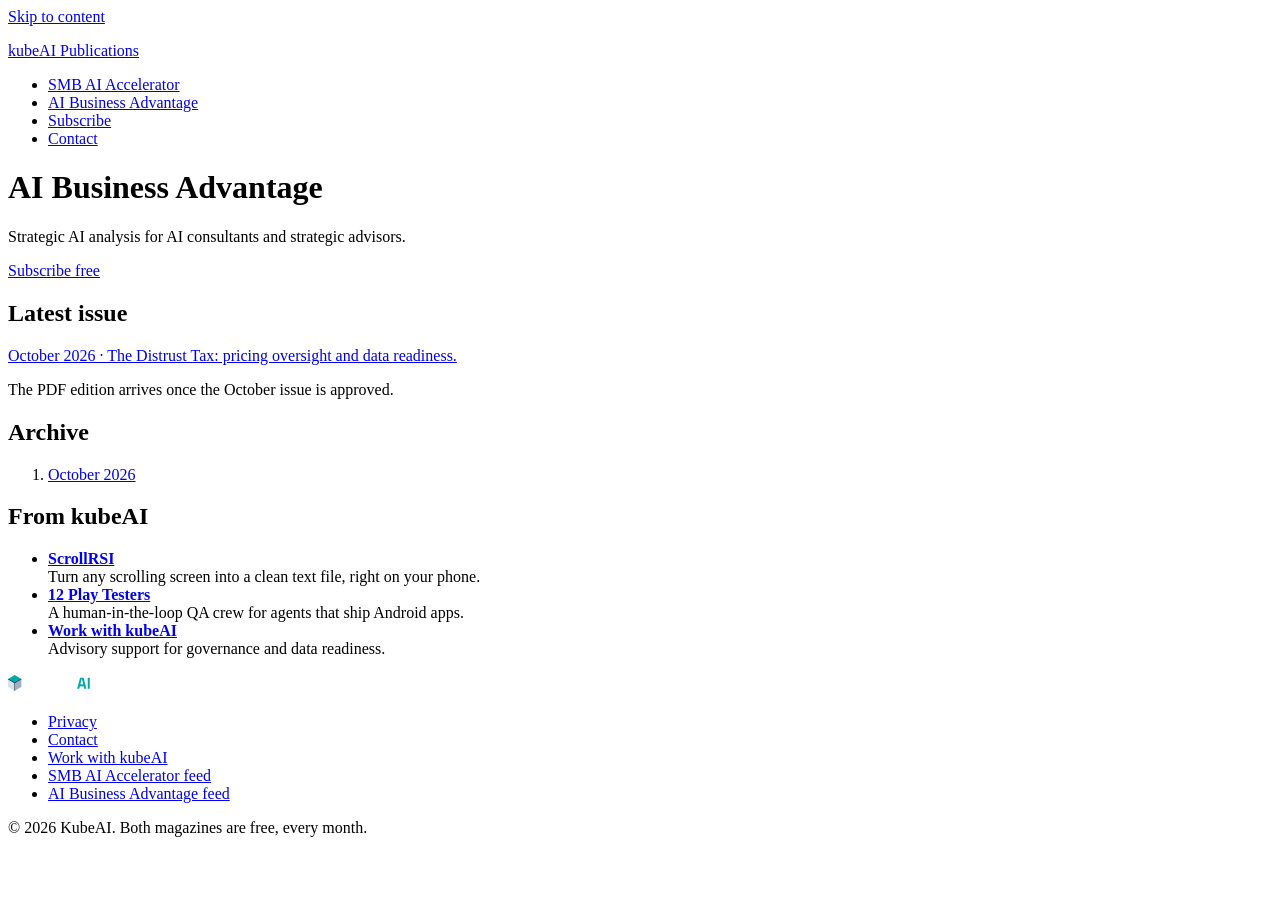
==== ai-business-advantage/index.html @ 67a85376 "Round 1: site scaffolding from the design kit brief (templates, placeholder pages, feeds, sitemap, k" ====
<!doctype html>
<html lang="en-GB">
<head>
<meta charset="utf-8">
<meta name="viewport" content="width=device-width, initial-scale=1">
<title>AI Business Advantage · kubeAI Publications</title>
<meta name="description" content="AI Business Advantage, a free monthly magazine from kubeAI: strategic AI research, deal flow and governance for consultants and advisors.">
<link rel="canonical" href="https://publications.kubeai.info/ai-business-advantage/">
<meta property="og:site_name" content="kubeAI Publications">
<meta property="og:type" content="website">
<meta property="og:title" content="AI Business Advantage · kubeAI Publications">
<meta property="og:description" content="AI Business Advantage, a free monthly magazine from kubeAI: strategic AI research, deal flow and governance for consultants and advisors.">
<meta property="og:url" content="https://publications.kubeai.info/ai-business-advantage/">
<meta property="og:image" content="https://publications.kubeai.info/assets/img/aba-hero.jpg">
<meta property="og:image:width" content="1200">
<meta property="og:image:height" content="630">
<meta property="og:locale" content="en_GB">
<meta name="twitter:card" content="summary_large_image">
<meta name="twitter:title" content="AI Business Advantage · kubeAI Publications">
<meta name="twitter:description" content="AI Business Advantage, a free monthly magazine from kubeAI: strategic AI research, deal flow and governance for consultants and advisors.">
<meta name="twitter:image" content="https://publications.kubeai.info/assets/img/aba-hero.jpg">
<meta name="color-scheme" content="light">
<!-- FAVICON SLOT: from the kubeAI cube mark, pending the vector logos from the design kit. -->
<!-- ANALYTICS SLOT: privacy-friendly, cookieless analytics only (Plausible or Cloudflare Web Analytics). No third-party trackers. -->
<!-- DESIGN-KIT SLOTS: /assets/css/tokens.css and /assets/css/web.css arrive with the round-1 kit web files. Until then these pages are structural. -->
<link rel="stylesheet" href="/assets/css/tokens.css">
<link rel="stylesheet" href="/assets/css/web.css">
</head>
<body class="t-aba">

<a class="skip-link" href="#main">Skip to content</a>
<header class="site-header">
  <p class="site-brand"><a href="/">kubeAI Publications</a></p>
  <nav aria-label="Site">
    <ul>
      <li><a href="/smb-ai-accelerator/">SMB AI Accelerator</a></li>
      <li><a href="/ai-business-advantage/">AI Business Advantage</a></li>
      <li><a href="https://publications.kubeai.info/subscribe/?utm_source=kubeai-publications&utm_medium=web&utm_campaign=ai-business-advantage-2026-10">Subscribe</a></li>
      <li><a href="/contact/">Contact</a></li>
    </ul>
  </nav>
</header>
<main id="main">

<h1>AI Business Advantage</h1>
<p class="strapline">Strategic AI analysis for AI consultants and strategic advisors.</p>
<p><a class="cta" href="https://publications.kubeai.info/subscribe/?utm_source=kubeai-publications&utm_medium=web&utm_campaign=ai-business-advantage-2026-10">Subscribe free</a></p>
<section aria-labelledby="h-latest">
  <h2 id="h-latest">Latest issue</h2>
  <p><a href="/ai-business-advantage/2026-10/">October 2026 · The Distrust Tax: pricing oversight and data readiness.</a></p>
  <p class="pending">The PDF edition arrives once the October issue is approved.</p>
</section>
<section aria-labelledby="h-archive">
  <h2 id="h-archive">Archive</h2>
  <ol>
<li><a href="/ai-business-advantage/2026-10/">October 2026</a></li>
  </ol>
</section>
<section aria-labelledby="h-products-ai-business-advantage">
  <h2 id="h-products-ai-business-advantage">From kubeAI</h2>
  <ul class="product-links">
<li><a href="https://scrollrsi.kubeai.info?utm_source=kubeai-publications&utm_medium=web&utm_campaign=ai-business-advantage-2026-10"><strong>ScrollRSI</strong></a><br>Turn any scrolling screen into a clean text file, right on your phone.</li>
<li><a href="https://play.kubeai.info/?utm_source=kubeai-publications&utm_medium=web&utm_campaign=ai-business-advantage-2026-10"><strong>12 Play Testers</strong></a><br>A human-in-the-loop QA crew for agents that ship Android apps.</li>
<li><a href="https://kubeai.info?utm_source=kubeai-publications&utm_medium=web&utm_campaign=ai-business-advantage-2026-10"><strong>Work with kubeAI</strong></a><br>Advisory support for governance and data readiness.</li>
</ul>
</section>
</main>

<footer class="site-footer">
  <p class="endorsement"><img src="/assets/logos/endorsement-reverse.png" width="170" height="19" alt="a kubeAI publication"></p>
  <nav aria-label="Footer">
    <ul>
      <li><a href="/privacy/">Privacy</a></li>
      <li><a href="/contact/">Contact</a></li>
      <li><a href="https://kubeai.info?utm_source=kubeai-publications&utm_medium=web&utm_campaign=ai-business-advantage-2026-10">Work with kubeAI</a></li>
      <li><a href="/feeds/smb-ai-accelerator.xml">SMB AI Accelerator feed</a></li>
      <li><a href="/feeds/ai-business-advantage.xml">AI Business Advantage feed</a></li>
    </ul>
  </nav>
  <p>© 2026 KubeAI. Both magazines are free, every month.</p>
</footer>
</body>
</html>
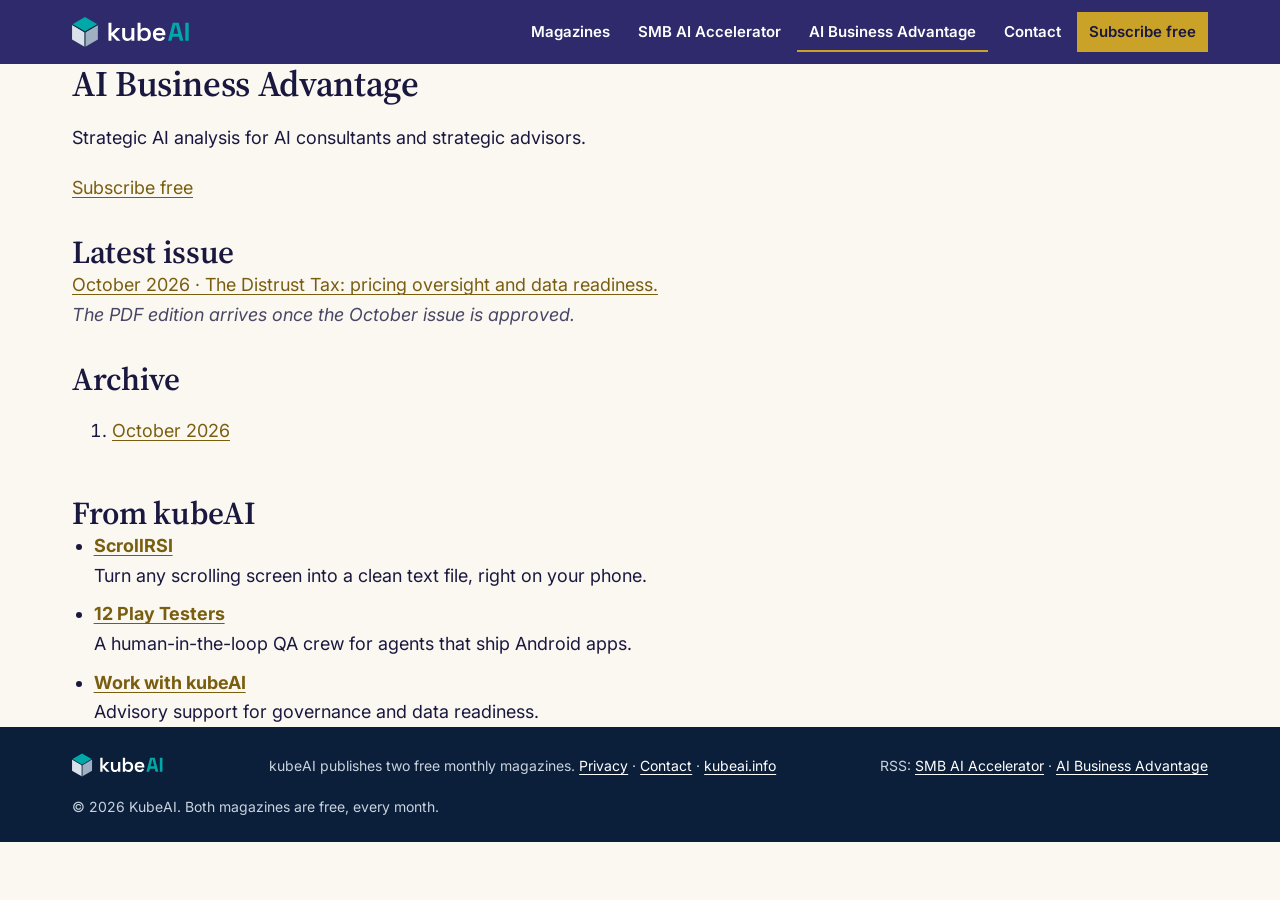
==== commit ccce06e9: "Round 1 kit integration: real tokens.css, web.css, self-hosted fonts, SVG logos; page chrome and iss" ====
--- a/ai-business-advantage/index.html
+++ b/ai-business-advantage/index.html
@@ -20,27 +20,31 @@
 <meta name="twitter:description" content="AI Business Advantage, a free monthly magazine from kubeAI: strategic AI research, deal flow and governance for consultants and advisors.">
 <meta name="twitter:image" content="https://publications.kubeai.info/assets/img/aba-hero.jpg">
 <meta name="color-scheme" content="light">
-<!-- FAVICON SLOT: from the kubeAI cube mark, pending the vector logos from the design kit. -->
 <!-- ANALYTICS SLOT: privacy-friendly, cookieless analytics only (Plausible or Cloudflare Web Analytics). No third-party trackers. -->
-<!-- DESIGN-KIT SLOTS: /assets/css/tokens.css and /assets/css/web.css arrive with the round-1 kit web files. Until then these pages are structural. -->
-<link rel="stylesheet" href="/assets/css/tokens.css">
+<link rel="icon" type="image/png" href="/assets/logos/kubeai-logo-reverse.png">
+<link rel="apple-touch-icon" href="/assets/logos/kubeai-logo-reverse.png">
 <link rel="stylesheet" href="/assets/css/web.css">
 </head>
 <body class="t-aba">
 
-<a class="skip-link" href="#main">Skip to content</a>
-<header class="site-header">
-  <p class="site-brand"><a href="/">kubeAI Publications</a></p>
-  <nav aria-label="Site">
-    <ul>
-      <li><a href="/smb-ai-accelerator/">SMB AI Accelerator</a></li>
-      <li><a href="/ai-business-advantage/">AI Business Advantage</a></li>
-      <li><a href="https://publications.kubeai.info/subscribe/?utm_source=kubeai-publications&utm_medium=web&utm_campaign=ai-business-advantage-2026-10">Subscribe</a></li>
-      <li><a href="/contact/">Contact</a></li>
-    </ul>
-  </nav>
+<a class="skip" href="#main">Skip to content</a>
+<header class="site-head">
+  <div class="container">
+    <a class="logo" href="/" aria-label="kubeAI Publications home"><img src="/assets/logos/kubeai-logo-reverse.svg" alt="kubeAI Publications"></a>
+    <nav aria-label="Site">
+      <ul>
+        <li><a href="/" >Magazines</a></li>
+        <li><a href="/smb-ai-accelerator/" >SMB AI Accelerator</a></li>
+        <li><a href="/ai-business-advantage/" aria-current='page'>AI Business Advantage</a></li>
+        <li><a href="/contact/">Contact</a></li>
+        <li><a class="subscribe" href="https://publications.kubeai.info/subscribe/?utm_source=kubeai-publications&utm_medium=web&utm_campaign=ai-business-advantage-2026-10">Subscribe free</a></li>
+      </ul>
+    </nav>
+  </div>
 </header>
 <main id="main">
+<div class="container">
+<div class="prose">
 
 <h1>AI Business Advantage</h1>
 <p class="strapline">Strategic AI analysis for AI consultants and strategic advisors.</p>
@@ -64,20 +68,17 @@
 <li><a href="https://kubeai.info?utm_source=kubeai-publications&utm_medium=web&utm_campaign=ai-business-advantage-2026-10"><strong>Work with kubeAI</strong></a><br>Advisory support for governance and data readiness.</li>
 </ul>
 </section>
+</div>
+</div>
 </main>
 
-<footer class="site-footer">
-  <p class="endorsement"><img src="/assets/logos/endorsement-reverse.png" width="170" height="19" alt="a kubeAI publication"></p>
-  <nav aria-label="Footer">
-    <ul>
-      <li><a href="/privacy/">Privacy</a></li>
-      <li><a href="/contact/">Contact</a></li>
-      <li><a href="https://kubeai.info?utm_source=kubeai-publications&utm_medium=web&utm_campaign=ai-business-advantage-2026-10">Work with kubeAI</a></li>
-      <li><a href="/feeds/smb-ai-accelerator.xml">SMB AI Accelerator feed</a></li>
-      <li><a href="/feeds/ai-business-advantage.xml">AI Business Advantage feed</a></li>
-    </ul>
-  </nav>
-  <p>© 2026 KubeAI. Both magazines are free, every month.</p>
+<footer class="site-foot">
+  <div class="container">
+    <img src="/assets/logos/kubeai-logo-reverse.svg" alt="kubeAI">
+    <p>kubeAI publishes two free monthly magazines. <a href="/privacy/">Privacy</a> &middot; <a href="/contact/">Contact</a> &middot; <a href="https://kubeai.info?utm_source=kubeai-publications&utm_medium=web&utm_campaign=ai-business-advantage-2026-10">kubeai.info</a></p>
+    <p>RSS: <a href="/feeds/smb-ai-accelerator.xml">SMB AI Accelerator</a> &middot; <a href="/feeds/ai-business-advantage.xml">AI Business Advantage</a></p>
+    <p>&copy; 2026 KubeAI. Both magazines are free, every month.</p>
+  </div>
 </footer>
 </body>
 </html>
--- a/assets/css/web.css
+++ b/assets/css/web.css
@@ -0,0 +1,217 @@
+/* kubeAI Publications · web edition template · static CSS, no build step
+   Themed by tokens.css: put class="t-smb" or class="t-aba" on <body>.
+   Breakpoints: 360 (minimum), 720 (tablet), 1080 (desktop: sticky contents rail). */
+@import url('../fonts/fonts.css');
+@import url('../tokens/tokens.css');
+
+*,*::before,*::after{ box-sizing:border-box; }
+html{ -webkit-text-size-adjust:100%; scroll-padding-top:88px; }
+body{ margin:0; background:var(--paper); color:var(--ink); font-family:var(--font-body); font-size:1.125rem; line-height:1.65; font-optical-sizing:auto; }
+img,svg{ max-width:100%; height:auto; display:block; }
+a{ color:var(--accent-text); text-underline-offset:.18em; text-decoration-thickness:.08em; }
+a:hover{ text-decoration-thickness:.14em; }
+:focus-visible{ outline:3px solid var(--accent-text); outline-offset:3px; border-radius:2px; }
+.t-aba :focus-visible{ outline-color:var(--brand); }
+@media (prefers-reduced-motion: reduce){ *{ scroll-behavior:auto!important; transition:none!important; } }
+h1,h2,h3{ text-wrap:balance; font-family:var(--font-display); font-weight:var(--display-weight); letter-spacing:var(--display-tracking); line-height:1.1; margin:0; }
+p{ margin:0; }
+.visually-hidden{ position:absolute!important; width:1px; height:1px; overflow:hidden; clip:rect(0 0 0 0); white-space:nowrap; }
+.skip{ position:absolute; left:16px; top:-60px; background:var(--ink); color:#fff; padding:10px 16px; border-radius:6px; z-index:50; }
+.skip:focus{ top:12px; }
+
+.container{ width:100%; max-width:1200px; margin:0 auto; padding-inline:max(16px, env(safe-area-inset-left, 0px)) max(16px, env(safe-area-inset-right, 0px)); }
+@media (min-width:720px){ .container{ padding-inline:32px; } }
+
+/* ---------- site header ---------- */
+.site-head{ position:sticky; top:0; z-index:20; background:var(--brand); color:#fff; }
+.site-head .container{ display:flex; align-items:center; justify-content:space-between; gap:16px; min-height:64px; }
+.site-head .logo img{ height:36px; width:auto; }
+.site-head nav ul{ list-style:none; margin:0; padding:0; display:flex; gap:4px; }
+.site-head nav a{ color:#fff; text-decoration:none; font-size:.9375rem; font-weight:600; padding:8px 12px; border-radius:var(--radius); display:block; }
+.site-head nav a:hover{ background:rgba(255,255,255,.1); }
+.site-head nav a[aria-current="page"]{ box-shadow:inset 0 -2px 0 var(--accent); }
+.site-head :focus-visible{ outline-color:var(--accent); }
+.site-head .subscribe{ background:var(--accent); color:var(--on-accent)!important; }
+@media (max-width:719px){ .site-head nav li:not(:last-child){ display:none; } .site-head .logo img{ height:30px; } }
+
+/* ---------- hero ---------- */
+.hero{ background:var(--brand); color:#fff; overflow:hidden; }
+.hero .container{ display:grid; grid-template-columns:minmax(0,1fr); gap:24px; padding-block:32px 0; }
+.hero .endorse img{ height:20px; width:auto; }
+.hero .kicker{ font-family:var(--label-font); font-size:.8125rem; font-weight:700; letter-spacing:var(--label-tracking); text-transform:uppercase; color:var(--accent); }
+.hero h1{ font-size:clamp(2.25rem, 6vw, 4rem); color:#fff; max-width:18ch; }
+.hero .standfirst{ font-size:clamp(1.125rem, 2.2vw, 1.375rem); line-height:1.5; max-width:46ch; color:var(--hero-sub, #D9E1EA); }
+.hero figure{ margin:0; }
+.hero figure img{ width:100%; }
+@media (min-width:1080px){ .hero .container{ grid-template-columns:minmax(0,5fr) minmax(0,6fr); align-items:end; column-gap:48px; padding-top:56px; }
+  .hero .copy{ padding-bottom:56px; display:grid; gap:20px; } }
+@media (max-width:1079px){ .hero .copy{ display:grid; gap:16px; } }
+
+/* report header strip */
+.report-meta{ border-bottom:1px solid var(--rule); background:var(--paper-2); }
+.report-meta dl{ display:flex; flex-wrap:wrap; gap:8px 32px; margin:0; padding-block:16px; font-size:.875rem; }
+.report-meta dt{ font-size:.6875rem; font-weight:700; letter-spacing:.1em; text-transform:uppercase; color:var(--muted); }
+.report-meta dd{ margin:0; }
+.report-meta div{ display:grid; }
+
+/* ---------- article layout ---------- */
+.layout{ display:grid; grid-template-columns:minmax(0,1fr); gap:40px; padding-block:48px 72px; }
+@media (min-width:1080px){ .layout{ grid-template-columns:220px minmax(0,1fr); gap:64px; } }
+.toc{ font-size:.9375rem; }
+.toc h2{ font-family:var(--label-font); font-size:.75rem; letter-spacing:var(--label-tracking); text-transform:uppercase; color:var(--muted); margin-bottom:12px; }
+.toc ol{ list-style:none; margin:0; padding:0; display:grid; gap:2px; counter-reset:t; }
+.toc a{ display:block; text-decoration:none; color:var(--ink); padding:6px 10px; border-left:2px solid var(--rule); line-height:1.35; }
+.toc a:hover{ border-left-color:var(--accent); }
+@media (min-width:1080px){ .toc{ position:sticky; top:96px; align-self:start; } }
+@media (max-width:1079px){ .toc{ border:1px solid var(--rule); border-radius:var(--radius); padding:16px; }
+  .toc ol{ grid-template-columns:repeat(auto-fit,minmax(min(100%,220px),1fr)); } }
+
+.article{ display:grid; grid-template-columns:minmax(0,1fr); gap:48px; min-width:0; }
+.prose{ max-width:68ch; display:grid; gap:1.1em; }
+.prose h2{ font-size:clamp(1.625rem, 3vw, 2rem); margin-top:.4em; }
+.prose h3{ font-size:1.375rem; }
+.prose ul{ margin:0; padding-left:1.2em; display:grid; gap:.5em; }
+.label{ font-family:var(--label-font); font-size:.8125rem; font-weight:700; letter-spacing:var(--label-tracking); text-transform:uppercase; color:var(--accent-text); }
+.section-head{ display:grid; gap:8px; max-width:68ch; }
+.section-head h2{ font-size:clamp(1.625rem, 3vw, 2.125rem); }
+.lead-para::first-letter{ font-family:var(--font-display); font-weight:700; float:left; font-size:3.6em; line-height:.82; margin:.06em .1em 0 0; color:var(--accent-text); }
+.pending{ color:var(--muted); font-style:italic; }
+.sample-note{ font-size:.875rem; color:var(--muted); border:1px dashed var(--rule); border-radius:var(--radius); padding:10px 14px; max-width:68ch; }
+
+/* ---------- components ---------- */
+/* Recommendations box */
+.recs{ background:var(--accent-tint); border-radius:var(--radius); padding:clamp(20px,4vw,36px); max-width:860px; }
+.recs h2{ font-family:var(--label-font); font-size:.875rem; letter-spacing:var(--label-tracking); text-transform:uppercase; color:var(--accent-text); margin-bottom:8px; }
+.recs ol{ list-style:none; margin:0; padding:0; counter-reset:r; }
+.recs li{ counter-increment:r; display:grid; grid-template-columns:3rem minmax(0,1fr); gap:12px; padding:16px 0; border-top:1px solid rgba(11,31,58,.14); }
+.recs li:first-child{ border-top:0; }
+.recs li::before{ content:counter(r); font-family:var(--font-display); font-weight:700; font-size:2.25rem; line-height:1; color:var(--accent-text); }
+.recs li strong{ display:block; }
+.recs.bold-lead li{ grid-template-columns:1fr; }
+.recs.bold-lead li::before{ content:none; }
+.recs.bold-lead li strong{ display:inline; font-family:var(--font-display); font-size:1.1875rem; color:var(--brand); }
+
+/* Blueprint */
+.blueprints{ display:grid; gap:20px; grid-template-columns:repeat(auto-fit,minmax(min(100%,320px),1fr)); max-width:960px; }
+.blueprint{ border:1.5px solid var(--ink); border-radius:var(--radius); padding:24px; display:grid; gap:12px; align-content:start; background:var(--paper); }
+.blueprint h3{ font-size:1.25rem; }
+.blueprint .meta{ display:flex; flex-wrap:wrap; gap:6px 16px; font-size:.8125rem; color:var(--muted); margin:0; padding:0; list-style:none; }
+.blueprint .meta li::before{ content:"● "; color:var(--accent); }
+.steps{ list-style:none; margin:0; padding:0; counter-reset:s; }
+.steps li{ counter-increment:s; position:relative; padding:0 0 16px 44px; font-size:1rem; }
+.steps li::before{ content:counter(s); position:absolute; left:0; top:0; width:30px; height:30px; border-radius:50%; background:var(--ink); color:#fff; font-family:var(--font-display); font-weight:700; font-size:.9375rem; display:grid; place-items:center; }
+.t-aba .steps li::before{ border-radius:0; background:var(--brand); }
+.steps li:not(:last-child)::after{ content:""; position:absolute; left:14px; top:34px; bottom:4px; border-left:1.5px dashed var(--muted); }
+
+/* Implications / Consultant Angle */
+.angle{ border-left:6px solid var(--accent); background:var(--paper-2); padding:20px 24px; max-width:68ch; display:grid; gap:6px; }
+.t-aba .angle{ border-left:0; border-top:3px solid var(--accent); background:var(--brand); color:#FBF8F1; }
+.t-aba .angle .label{ color:var(--accent); }
+.t-aba .angle p{ font-family:var(--font-display); font-size:1.25rem; line-height:1.4; }
+
+/* Warning / always-review note */
+.warn{ display:grid; grid-template-columns:40px minmax(0,1fr); gap:14px; border:1.5px solid var(--accent-text); border-radius:var(--radius); padding:16px 18px; max-width:68ch; font-size:1rem; }
+.warn svg{ width:40px; height:40px; }
+.warn strong{ display:block; font-family:var(--font-display); font-size:1.125rem; }
+.warn.privacy{ border-color:var(--kube-teal-text); }
+
+/* Tool cards */
+.tools{ display:grid; gap:16px; grid-template-columns:repeat(auto-fill,minmax(min(100%,240px),1fr)); }
+.tool{ border:1px solid var(--rule); border-radius:var(--radius); padding:20px; display:flex; flex-direction:column; gap:8px; background:var(--paper); }
+.tool h3{ font-size:1.25rem; }
+.tool p{ font-size:1rem; }
+.tool .price{ align-self:flex-start; background:var(--accent); color:var(--on-accent); font-weight:700; font-size:.875rem; padding:3px 12px; border-radius:99px; }
+.tool .caveat{ margin-top:auto; padding-top:10px; border-top:1px dashed var(--rule); font-size:.875rem; color:var(--muted); }
+.tool .caveat b{ color:var(--accent-text); }
+
+/* Statistic block */
+.stats{ display:grid; grid-template-columns:repeat(auto-fit,minmax(min(100%,200px),1fr)); border-top:3px solid var(--brand); border-bottom:1px solid var(--rule); max-width:960px; }
+.stat{ margin:0; padding:20px 20px 20px 0; display:grid; gap:6px; align-content:start; }
+.stat + .stat{ border-left:1px solid var(--rule); padding-left:20px; }
+@media (max-width:719px){ .stat + .stat{ border-left:0; border-top:1px solid var(--rule); padding-left:0; } }
+.stat .num{ font-family:var(--font-display); font-weight:var(--display-weight); font-size:clamp(3.5rem,9vw,5.5rem); line-height:.9; color:var(--brand); letter-spacing:-.02em; font-variant-numeric:lining-nums; }
+.stat .num small{ font-size:.5em; }
+.stat .src{ font-size:.75rem; letter-spacing:.08em; text-transform:uppercase; color:var(--muted); }
+
+/* Comparison chart (two values) */
+.compare{ background:var(--brand); color:#fff; padding:28px; max-width:640px; display:grid; gap:16px; }
+.compare .label{ color:var(--accent); }
+.compare .row{ display:grid; grid-template-columns:5.5rem minmax(0,1fr); gap:16px; align-items:center; }
+.compare .n{ font-family:var(--font-display); font-weight:600; font-size:2.75rem; line-height:1; }
+.compare .bar{ height:20px; background:var(--accent); }
+.compare .bar.lo{ background:var(--second); }
+.compare .cap{ padding-left:calc(5.5rem + 16px); font-size:.875rem; color:var(--second); margin-top:-8px; }
+.compare .src{ font-size:.75rem; letter-spacing:.1em; text-transform:uppercase; color:var(--second); border-top:1px solid rgba(227,199,102,.4); padding-top:10px; }
+
+/* Bar chart (cost per month) */
+.bars{ max-width:720px; display:grid; gap:10px; margin:0; }
+.bars .row{ display:grid; grid-template-columns:7.5rem minmax(0,1fr) 3.5rem; gap:12px; align-items:center; font-size:.9375rem; }
+.bars .track{ height:22px; background:var(--paper-2); border-radius:6px; position:relative; }
+.bars .fill{ position:absolute; inset:0 auto 0 0; background:var(--brand); border-radius:inherit; }
+.bars .fill.hi{ background:var(--accent); }
+.bars .line{ position:absolute; top:-5px; bottom:-5px; border-left:2px dashed var(--accent-text); }
+.bars .val{ font-family:var(--font-display); font-weight:700; text-align:right; font-variant-numeric:tabular-nums; }
+.bars figcaption{ font-size:.875rem; color:var(--muted); }
+
+/* Build / buy / partner / redesign */
+.bbpr{ display:grid; grid-template-columns:repeat(auto-fit,minmax(min(100%,220px),1fr)); border:1px solid var(--brand); max-width:960px; }
+.bbpr > div{ padding:20px; border:.5px solid var(--rule); display:grid; gap:6px; align-content:start; }
+.bbpr h3{ font-size:1.375rem; }
+.bbpr p{ font-size:1rem; }
+.bbpr .pick{ background:var(--brand); color:#FBF8F1; }
+.bbpr .pick h3{ color:var(--accent); }
+.bbpr .tag{ justify-self:start; font-size:.6875rem; letter-spacing:.14em; text-transform:uppercase; border:1px solid var(--accent); color:var(--accent); padding:2px 8px; }
+
+/* Deals list */
+.deals{ list-style:none; margin:0; padding:0; max-width:820px; }
+.deals li{ display:grid; grid-template-columns:8rem minmax(0,1fr); gap:16px; padding:16px 0; border-top:1px solid var(--rule); }
+@media (max-width:719px){ .deals li{ grid-template-columns:1fr; gap:4px; } }
+.deals .type{ font-size:.75rem; letter-spacing:.14em; text-transform:uppercase; color:var(--accent-text); font-weight:700; padding-top:4px; }
+.deals h3{ font-size:1.1875rem; margin-bottom:4px; }
+.deals p{ font-size:1rem; }
+
+/* Signals box */
+.signals{ background:var(--kube-navy); color:#fff; border-radius:var(--radius); padding:clamp(20px,4vw,32px); max-width:68ch; }
+.signals .label{ color:var(--accent); font-family:var(--label-font); font-size:.8125rem; letter-spacing:var(--label-tracking); }
+.signals ul{ margin:12px 0 0; padding:0; list-style:none; display:grid; gap:10px; }
+.signals li{ position:relative; padding-left:24px; color:#E8EDF3; }
+.signals li::before{ content:""; position:absolute; left:0; top:.6em; width:10px; height:10px; background:var(--accent); border-radius:3px; }
+
+/* Pull quote */
+.pull{ border-top:4px solid var(--accent); padding-top:20px; max-width:860px; margin:0; }
+.pull p{ font-family:var(--font-display); font-weight:var(--display-weight); font-size:clamp(1.5rem,3.6vw,2.25rem); line-height:1.15; }
+
+/* Figure */
+.figure{ margin:0; max-width:960px; display:grid; gap:8px; }
+.figure img{ width:100%; border-radius:var(--radius); }
+.figure figcaption{ font-size:.875rem; color:var(--muted); }
+
+/* Sources */
+.sources{ counter-reset:src; list-style:none; margin:0; padding:0; max-width:820px; font-size:.9375rem; }
+.sources li{ counter-increment:src; display:grid; grid-template-columns:2.5rem minmax(0,1fr); padding:10px 0; border-top:1px solid var(--rule); }
+.sources li::before{ content:counter(src, decimal-leading-zero); font-family:var(--font-display); font-weight:700; color:var(--accent-text); }
+.sources .url{ color:var(--muted); overflow-wrap:anywhere; }
+.sources-group{ font-family:var(--label-font); font-size:.8125rem; font-weight:700; letter-spacing:var(--label-tracking); text-transform:uppercase; margin:24px 0 6px; }
+
+/* ---------- CTA + footer ---------- */
+.cta-band{ background:var(--brand); color:#fff; }
+.t-aba .cta-band{ background:var(--ink); }
+.cta-band .container{ padding-block:56px; display:grid; gap:28px; }
+.cta-band h2{ font-size:clamp(2rem,5vw,3rem); max-width:20ch; color:#fff; }
+.cta-band h2 em{ font-style:normal; color:var(--accent); }
+.t-aba .cta-band h2 em{ font-style:italic; font-weight:400; }
+.cta-grid{ display:grid; gap:16px; grid-template-columns:repeat(auto-fit,minmax(min(100%,240px),1fr)); }
+.cta-grid a{ display:grid; gap:8px; color:#fff; text-decoration:none; border:1px solid rgba(255,255,255,.25); border-radius:var(--radius); padding:24px; }
+.cta-grid a:hover{ border-color:var(--accent); }
+.cta-grid b{ font-family:var(--font-display); font-size:1.375rem; }
+.cta-grid span{ font-size:.9375rem; color:#C9D3DF; }
+.cta-grid i{ font-style:normal; font-weight:700; color:var(--accent); font-size:.9375rem; }
+.cta-band :focus-visible{ outline-color:var(--accent); }
+.site-foot{ background:var(--kube-navy); color:#C9D3DF; font-size:.875rem; }
+.site-foot .container{ display:flex; flex-wrap:wrap; justify-content:space-between; align-items:center; gap:16px; padding-block:24px; }
+.site-foot img{ height:28px; width:auto; }
+.site-foot a{ color:#fff; }
+
+/* vertical stack of components inside the article (single fluid track, so nothing widens the page) */
+.stack{ display:grid; grid-template-columns:minmax(0,1fr); gap:24px; }
+.prose{ grid-template-columns:minmax(0,1fr); }
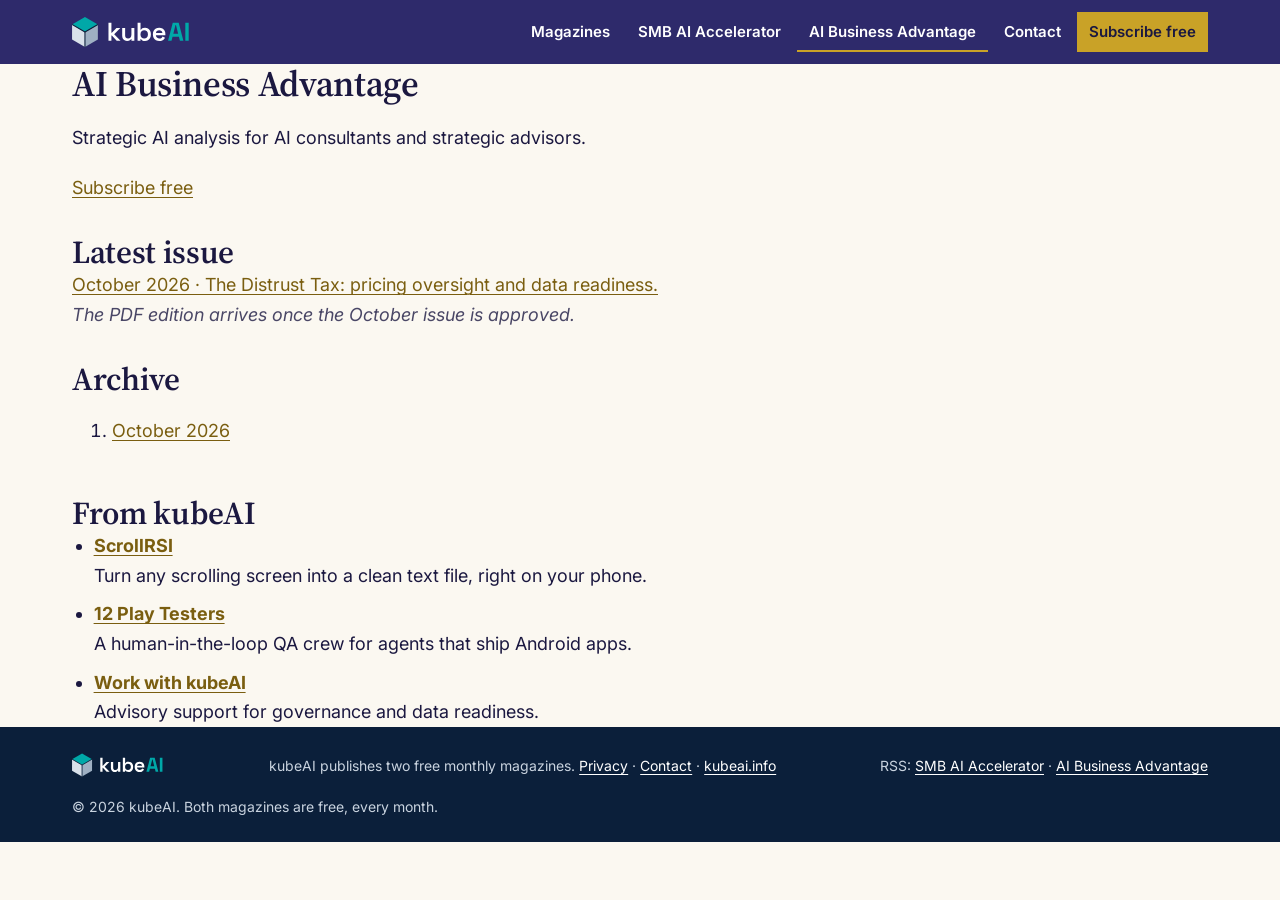
==== commit 8f2c1b41: "Split subscribe form by magazine and fix round-2 issues - Subscribe form now offers the two magazine" ====
--- a/ai-business-advantage/index.html
+++ b/ai-business-advantage/index.html
@@ -11,19 +11,25 @@
 <meta property="og:title" content="AI Business Advantage · kubeAI Publications">
 <meta property="og:description" content="AI Business Advantage, a free monthly magazine from kubeAI: strategic AI research, deal flow and governance for consultants and advisors.">
 <meta property="og:url" content="https://publications.kubeai.info/ai-business-advantage/">
-<meta property="og:image" content="https://publications.kubeai.info/assets/img/aba-hero.jpg">
+<meta property="og:image" content="https://publications.kubeai.info/assets/img/og-publications.jpg">
 <meta property="og:image:width" content="1200">
 <meta property="og:image:height" content="630">
 <meta property="og:locale" content="en_GB">
 <meta name="twitter:card" content="summary_large_image">
 <meta name="twitter:title" content="AI Business Advantage · kubeAI Publications">
 <meta name="twitter:description" content="AI Business Advantage, a free monthly magazine from kubeAI: strategic AI research, deal flow and governance for consultants and advisors.">
-<meta name="twitter:image" content="https://publications.kubeai.info/assets/img/aba-hero.jpg">
+<meta name="twitter:image" content="https://publications.kubeai.info/assets/img/og-publications.jpg">
 <meta name="color-scheme" content="light">
 <!-- ANALYTICS SLOT: privacy-friendly, cookieless analytics only (Plausible or Cloudflare Web Analytics). No third-party trackers. -->
-<link rel="icon" type="image/png" href="/assets/logos/kubeai-logo-reverse.png">
-<link rel="apple-touch-icon" href="/assets/logos/kubeai-logo-reverse.png">
+<link rel="icon" href="/assets/logos/favicon.svg" type="image/svg+xml">
+<link rel="icon" type="image/png" sizes="64x64" href="/assets/logos/favicon-64.png">
+<link rel="apple-touch-icon" href="/assets/logos/apple-touch-icon.png">
 <link rel="stylesheet" href="/assets/css/web.css">
+<style>.ml-embedded,.subscribe-slot,#subscribe{scroll-margin-top:88px}</style>
+<script>
+(function(w,d,e,u,f,l,n){w[f]=w[f]||function(){(w[f].q=w[f].q||[]).push(arguments);},l=d.createElement(e),l.async=1,l.src=u,n=d.getElementsByTagName(e)[0],n.parentNode.insertBefore(l,n);})(window,document,'script','https://assets.mailerlite.com/js/universal.js','ml');ml('account','2732749');
+</script>
+
 </head>
 <body class="t-aba">
 
@@ -37,7 +43,7 @@
         <li><a href="/smb-ai-accelerator/" >SMB AI Accelerator</a></li>
         <li><a href="/ai-business-advantage/" aria-current='page'>AI Business Advantage</a></li>
         <li><a href="/contact/">Contact</a></li>
-        <li><a class="subscribe" href="https://publications.kubeai.info/subscribe/?utm_source=kubeai-publications&utm_medium=web&utm_campaign=ai-business-advantage-2026-10">Subscribe free</a></li>
+        <li><a class="subscribe" href="https://publications.kubeai.info/subscribe/">Subscribe free</a></li>
       </ul>
     </nav>
   </div>
@@ -48,7 +54,7 @@
 
 <h1>AI Business Advantage</h1>
 <p class="strapline">Strategic AI analysis for AI consultants and strategic advisors.</p>
-<p><a class="cta" href="https://publications.kubeai.info/subscribe/?utm_source=kubeai-publications&utm_medium=web&utm_campaign=ai-business-advantage-2026-10">Subscribe free</a></p>
+<p><a class="cta" href="https://publications.kubeai.info/subscribe/?mag=aba">Subscribe free</a></p>
 <section aria-labelledby="h-latest">
   <h2 id="h-latest">Latest issue</h2>
   <p><a href="/ai-business-advantage/2026-10/">October 2026 · The Distrust Tax: pricing oversight and data readiness.</a></p>
@@ -77,7 +83,7 @@
     <img src="/assets/logos/kubeai-logo-reverse.svg" alt="kubeAI">
     <p>kubeAI publishes two free monthly magazines. <a href="/privacy/">Privacy</a> &middot; <a href="/contact/">Contact</a> &middot; <a href="https://kubeai.info?utm_source=kubeai-publications&utm_medium=web&utm_campaign=ai-business-advantage-2026-10">kubeai.info</a></p>
     <p>RSS: <a href="/feeds/smb-ai-accelerator.xml">SMB AI Accelerator</a> &middot; <a href="/feeds/ai-business-advantage.xml">AI Business Advantage</a></p>
-    <p>&copy; 2026 KubeAI. Both magazines are free, every month.</p>
+    <p>&copy; 2026 kubeAI. Both magazines are free, every month.</p>
   </div>
 </footer>
 </body>
--- a/assets/css/web.css
+++ b/assets/css/web.css
@@ -32,7 +32,13 @@
 .site-head nav a[aria-current="page"]{ box-shadow:inset 0 -2px 0 var(--accent); }
 .site-head :focus-visible{ outline-color:var(--accent); }
 .site-head .subscribe{ background:var(--accent); color:var(--on-accent)!important; }
-@media (max-width:719px){ .site-head nav li:not(:last-child){ display:none; } .site-head .logo img{ height:30px; } }
+@media (max-width:719px){
+  .site-head .container{ flex-wrap:wrap; padding-block:8px; row-gap:2px; }
+  .site-head nav{ width:100%; }
+  .site-head nav ul{ flex-wrap:wrap; gap:2px 4px; }
+  .site-head nav a{ font-size:.875rem; padding:7px 10px; }
+  .site-head .logo img{ height:30px; }
+}
 
 /* ---------- hero ---------- */
 .hero{ background:var(--brand); color:#fff; overflow:hidden; }
@@ -68,6 +74,7 @@
 
 .article{ display:grid; grid-template-columns:minmax(0,1fr); gap:48px; min-width:0; }
 .prose{ max-width:68ch; display:grid; gap:1.1em; }
+.prose h1{ margin:0; }
 .prose h2{ font-size:clamp(1.625rem, 3vw, 2rem); margin-top:.4em; }
 .prose h3{ font-size:1.375rem; }
 .prose ul{ margin:0; padding-left:1.2em; display:grid; gap:.5em; }
@@ -207,6 +214,8 @@
 .cta-grid span{ font-size:.9375rem; color:#C9D3DF; }
 .cta-grid i{ font-style:normal; font-weight:700; color:var(--accent); font-size:.9375rem; }
 .cta-band :focus-visible{ outline-color:var(--accent); }
+.subscribe-slot{ max-width:420px; margin-block:4px; }
+.form-note{ font-size:.875rem; color:var(--accent-text); margin:8px 0 0; }
 .site-foot{ background:var(--kube-navy); color:#C9D3DF; font-size:.875rem; }
 .site-foot .container{ display:flex; flex-wrap:wrap; justify-content:space-between; align-items:center; gap:16px; padding-block:24px; }
 .site-foot img{ height:28px; width:auto; }
